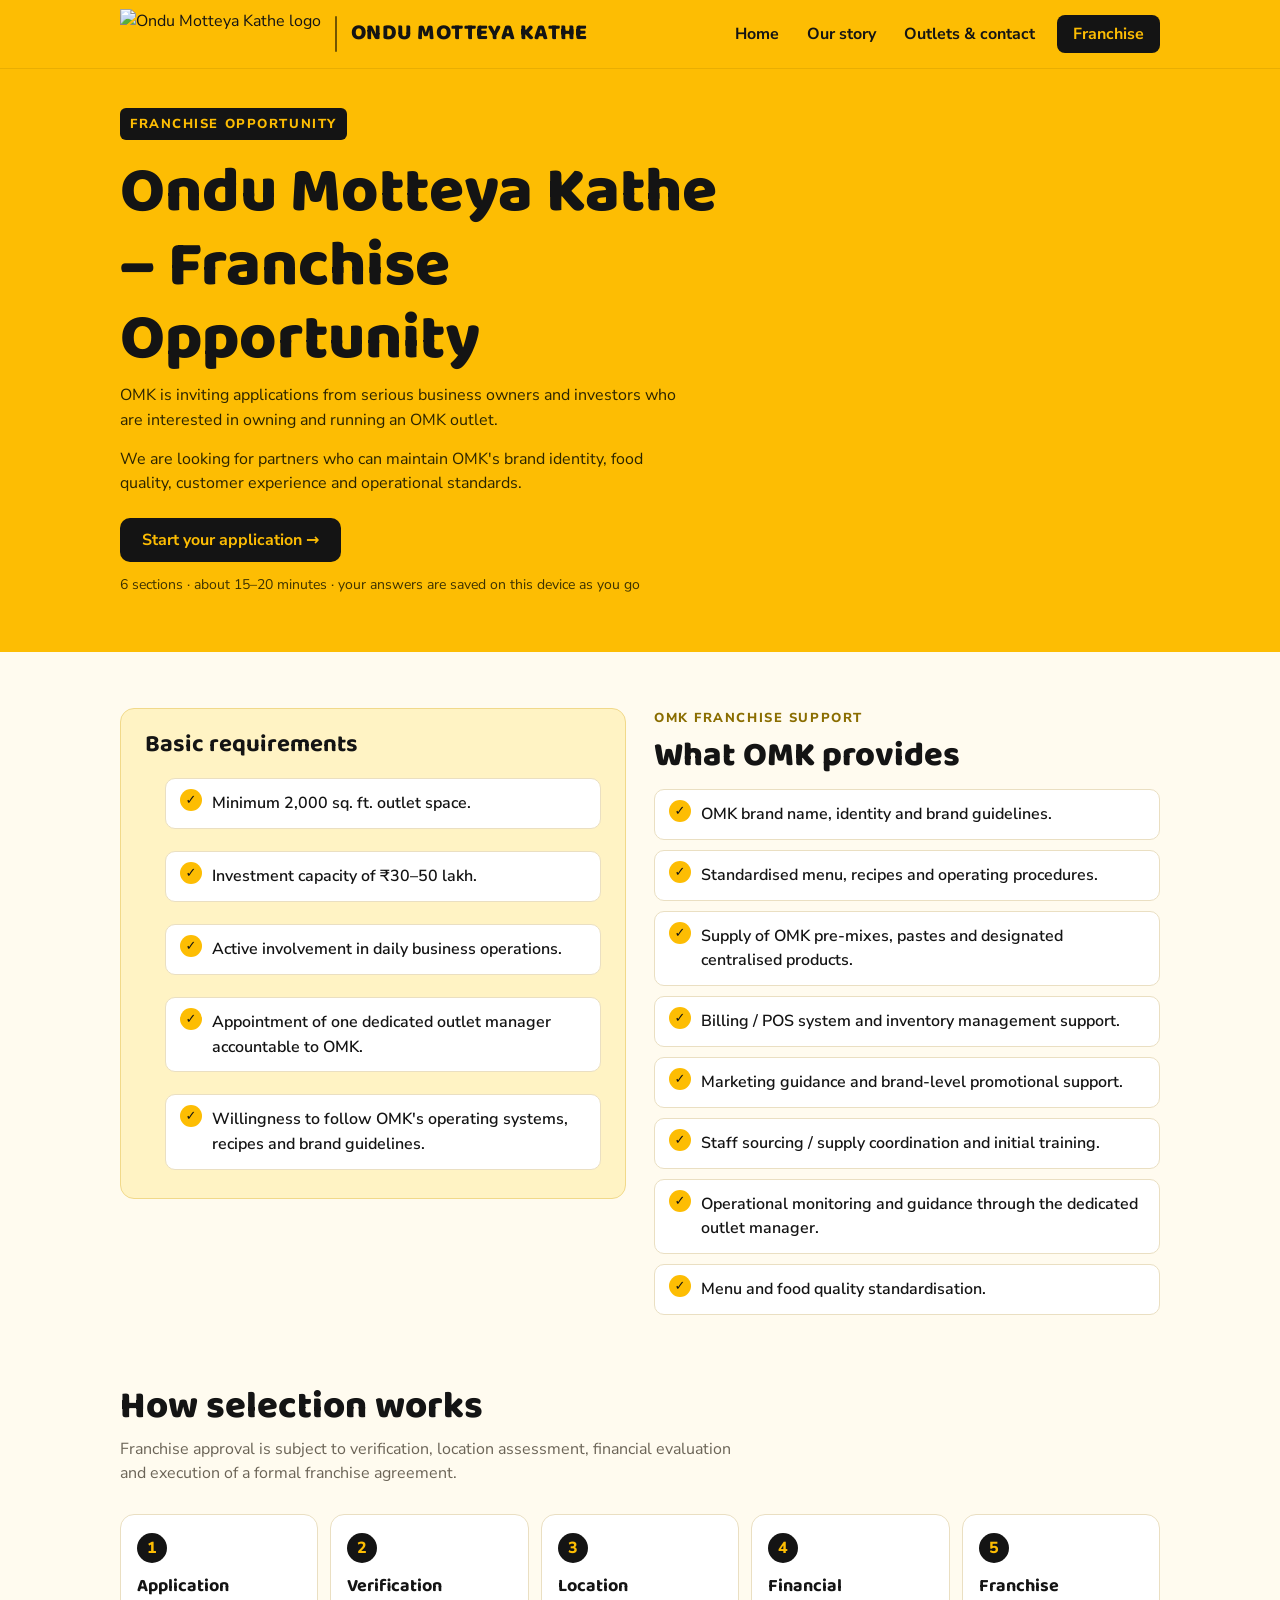
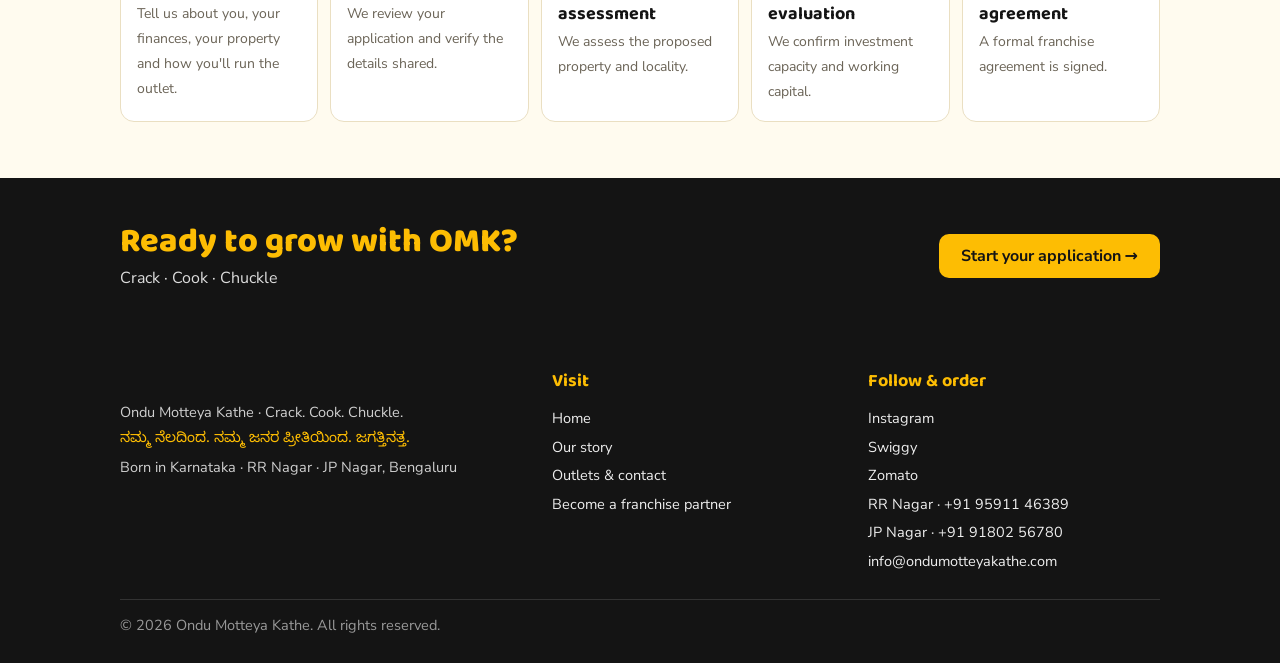
==== franchise.html @ 31c742a5 "Add files via upload" ====
<!doctype html>
<html lang="en">
<head>
<meta charset="utf-8">
<meta name="viewport" content="width=device-width, initial-scale=1">
<title>Franchise opportunity · Ondu Motteya Kathe</title>
<meta name="description" content="Apply to become an Ondu Motteya Kathe (OMK) franchise partner. Crack · Cook · Chuckle.">
<meta property="og:title" content="Become an OMK franchise partner">
<meta property="og:description" content="Building a business. Carrying forward a story. Apply to open an Ondu Motteya Kathe outlet.">
<meta property="og:image" content="icon.png">
<meta name="theme-color" content="#FDBD03">
<link rel="icon" href="icon.png">
<link rel="apple-touch-icon" href="icon.png">
<link rel="preconnect" href="https://fonts.googleapis.com">
<link rel="preconnect" href="https://fonts.gstatic.com" crossorigin>
<link href="https://fonts.googleapis.com/css2?family=Baloo+2:wght@600;700;800&family=Noto+Sans+Kannada:wght@500;700&family=Nunito+Sans:wght@400;600;700;800&display=swap" rel="stylesheet">
<link rel="stylesheet" href="style.css?v=7">
</head>
<body>
<header id="siteHeader" class="bar"></header>

<!-- ============ LANDING ============ -->
<main id="landing">
  <section class="hero">
    <div class="wrap">
      <div>
        <span class="kicker">Franchise opportunity</span>
        <h1>Ondu Motteya Kathe – Franchise Opportunity</h1>
        <p>OMK is inviting applications from serious business owners and investors who are interested in owning and running an OMK outlet.</p>
        <p>We are looking for partners who can maintain OMK's brand identity, food quality, customer experience and operational standards.</p>
        <div class="cta">
          <a class="btn btn-dark" href="#apply">Start your application →</a>
          <span class="small">6 sections · about 15–20 minutes · your answers are saved on this device as you go</span>
        </div>
      </div>
      <img class="logo" src="logo.png" alt="">
    </div>
  </section>

  <section class="sec">
    <div class="wrap two" style="align-items:start">
      <div class="note-box">
        <h3 style="font-size:24px">Basic requirements</h3>
        <ul class="ticks" style="margin-top:14px">
          <li>Minimum 2,000 sq. ft. outlet space.</li>
          <li>Investment capacity of ₹30–50 lakh.</li>
          <li>Active involvement in daily business operations.</li>
          <li>Appointment of one dedicated outlet manager accountable to OMK.</li>
          <li>Willingness to follow OMK's operating systems, recipes and brand guidelines.</li>
        </ul>
      </div>
      <div>
        <span class="eyebrow">OMK franchise support</span>
        <h2 style="font-size:clamp(26px,3.2vw,34px)">What OMK provides</h2>
        <ul class="ticks">
          <li>OMK brand name, identity and brand guidelines.</li>
          <li>Standardised menu, recipes and operating procedures.</li>
          <li>Supply of OMK pre-mixes, pastes and designated centralised products.</li>
          <li>Billing / POS system and inventory management support.</li>
          <li>Marketing guidance and brand-level promotional support.</li>
          <li>Staff sourcing / supply coordination and initial training.</li>
          <li>Operational monitoring and guidance through the dedicated outlet manager.</li>
          <li>Menu and food quality standardisation.</li>
        </ul>
      </div>
    </div>
  </section>

  <section class="sec" style="padding-top:0">
    <div class="wrap">
      <h2>How selection works</h2>
      <p class="lead">Franchise approval is subject to verification, location assessment, financial evaluation and execution of a formal franchise agreement.</p>
      <ol class="steps">
        <li><b>Application</b><span>Tell us about you, your finances, your property and how you'll run the outlet.</span></li>
        <li><b>Verification</b><span>We review your application and verify the details shared.</span></li>
        <li><b>Location assessment</b><span>We assess the proposed property and locality.</span></li>
        <li><b>Financial evaluation</b><span>We confirm investment capacity and working capital.</span></li>
        <li><b>Franchise agreement</b><span>A formal franchise agreement is signed.</span></li>
      </ol>
    </div>
  </section>

  <section class="band">
    <div class="wrap">
      <div><h2>Ready to grow with OMK?</h2><p>Crack · Cook · Chuckle</p></div>
      <a class="btn btn-y" href="#apply">Start your application →</a>
    </div>
  </section>
</main>

<!-- ============ FORM ============ -->
<main id="formView" class="hidden">
  <div class="formwrap">
    <form id="appForm" novalidate>
      <div class="progress" aria-hidden="true"><i id="prog"></i></div>
      <h1 class="f-title" id="secTitle"></h1>
      <p class="f-sub" id="secSub"></p>
      <div class="sectag" id="secTag"></div>
      <div id="fields"></div>
      <div class="hp" aria-hidden="true"><label>Leave this empty <input type="text" id="company_website" tabindex="-1" autocomplete="off"></label></div>
      <div id="formErr" class="alert hidden" role="alert"></div>
      <div class="nav">
        <button type="button" class="btn btn-line" id="backBtn">Back</button>
        <button type="submit" class="btn btn-y" id="nextBtn">Next</button>
        <span class="saved" id="saved"></span>
      </div>
    </form>
  </div>
</main>

<main id="doneView" class="hidden">
  <div class="done">
    <img src="logo.png" alt="">
    <h1>Thank you!</h1>
    <p>Your application has been received. The OMK team will review it and contact you on the mobile number or email you shared.</p>
    <p style="color:var(--muted)">Reference: <b id="refNo"></b></p>
    <a class="btn btn-dark" href="#" id="doneHome">Back to the franchise page</a> <a class="btn btn-line" href="index.html">OMK home</a>
  </div>
</main>

<footer id="siteFooter"></footer>
<script src="site.js"></script>
<script src="questions.js"></script>
<script>
(function () {
  const $ = (id) => document.getElementById(id);
  const S = OMK.SECTIONS, DRAFT = 'omk-franchise-draft-v2';
  let step = 0, started = Date.now(), A = {}, hadDraft = false;

  // ---- draft on this device ----
  try { const d = JSON.parse(localStorage.getItem(DRAFT) || 'null'); if (d && d.a) { A = d.a; hadDraft = true; step = Math.min(d.step || 0, S.length - 1); } } catch (e) {}
  let saveT;
  function saveDraft() {
    clearTimeout(saveT);
    saveT = setTimeout(() => { try { localStorage.setItem(DRAFT, JSON.stringify({ a: A, step })); $('saved').textContent = 'Saved on this device'; } catch (e) {} }, 400);
  }
  if (!A.sign_date) A.sign_date = new Date(Date.now() - new Date().getTimezoneOffset() * 6e4).toISOString().slice(0, 10);

  // ---- views ----
  function route() {
    const h = location.hash;
    $('landing').classList.toggle('hidden', h === '#apply' || h === '#done');
    $('formView').classList.toggle('hidden', h !== '#apply');
    $('doneView').classList.toggle('hidden', h !== '#done');
    if (h === '#apply') { renderStep(); }
    window.scrollTo(0, 0);
  }
  window.addEventListener('hashchange', route);
  $('doneHome').onclick = (e) => { e.preventDefault(); history.pushState('', '', location.pathname); route(); };

  // ---- fields ----
  const esc = (s) => String(s ?? '').replace(/[&<>"']/g, c => ({ '&': '&amp;', '<': '&lt;', '>': '&gt;', '"': '&quot;', "'": '&#39;' }[c]));
  function fieldHtml(f) {
    const req = f.req ? '<span class="req" aria-hidden="true">*</span>' : '';
    const help = f.help ? `<p class="help" id="h_${f.id}">${esc(f.help)}</p>` : '';
    const v = A[f.id];
    let input = '';
    if (f.type === 'long') {
      input = `<textarea id="f_${f.id}" rows="${f.rows || 5}" maxlength="4000" placeholder="Your answer" ${f.help ? `aria-describedby="h_${f.id}"` : ''}>${esc(v || '')}</textarea><div class="cnt" id="c_${f.id}"></div>`;
    } else if (f.type === 'radio' || f.type === 'check' || f.type === 'ack') {
      const t = f.type === 'radio' ? 'radio' : 'checkbox', sel = Array.isArray(v) ? v : (v ? [v] : []);
      input = `<div role="group" aria-labelledby="l_${f.id}">` + f.options.map((o, i) =>
        `<label class="opt"><input type="${t}" name="${f.id}" value="${esc(o)}" ${sel.includes(o) ? 'checked' : ''}><span>${esc(o)}</span></label>`).join('') + '</div>';
    } else if (f.type === 'photos') {
      input = `<label class="photo-add" for="f_${f.id}">📷 Add photos</label><input type="file" id="f_${f.id}" accept="image/*" multiple class="photo-input">
        <div class="thumbs" id="t_${f.id}"></div><div class="cnt pc" id="c_${f.id}"></div>`;
    } else if (f.type === 'select') {
      input = `<select id="f_${f.id}" class="sel"><option value="">Choose</option>${f.options.map(o => `<option ${v === o ? 'selected' : ''}>${esc(o)}</option>`).join('')}</select>`;
    } else {
      const type = f.type === 'tel' ? 'tel' : f.type === 'email' ? 'email' : f.type === 'date' ? 'date' : 'text';
      const mode = f.type === 'number' ? 'numeric' : f.type === 'tel' ? 'tel' : f.mode;
      input = `<input type="${type}" id="f_${f.id}" value="${esc(v || '')}" maxlength="300" placeholder="Your answer" ${f.auto ? `autocomplete="${f.auto}"` : ''} ${mode ? `inputmode="${mode}"` : ''}>`;
    }
    const lab = (f.type === 'radio' || f.type === 'check' || f.type === 'ack') ? `<span class="t" id="l_${f.id}">${esc(f.label)}${req}</span>` : `<label class="t" for="f_${f.id}" id="l_${f.id}">${esc(f.label)}${req}</label>`;
    return `<div class="q${shown(f) ? '' : ' hidden'}" id="q_${f.id}">${lab}${help}${input}<div class="emsg" id="e_${f.id}">This question is required.</div></div>`;
  }
  // A follow-up question (showIf) only appears — and is only required — when its answer matches
  const shown = (f) => !f.showIf || f.showIf.is.includes(A[f.showIf.id]);
  function read(f) {
    if (f.type === 'radio') { const x = document.querySelector(`input[name="${f.id}"]:checked`); return x ? x.value : ''; }
    if (f.type === 'check' || f.type === 'ack') return [...document.querySelectorAll(`input[name="${f.id}"]:checked`)].map(x => x.value);
    if (f.type === 'photos') { const n = (PH[f.id] || []).length; return n ? `${n} photo${n === 1 ? '' : 's'}` : ''; }
    const el = $('f_' + f.id); return el ? el.value.trim() : '';
  }
  // ---- property photos: shrunk on the phone (max 1600 px, JPEG) and sent with the application ----
  const PH = {};
  function shrink(file) {
    return new Promise((ok, fail) => {
      const img = new Image(), url = URL.createObjectURL(file);
      img.onload = () => { const k = Math.min(1, 1600 / Math.max(img.width, img.height));
        const c = document.createElement('canvas'); c.width = Math.round(img.width * k); c.height = Math.round(img.height * k);
        c.getContext('2d').drawImage(img, 0, 0, c.width, c.height); URL.revokeObjectURL(url); ok(c.toDataURL('image/jpeg', 0.8)); };
      img.onerror = () => { URL.revokeObjectURL(url); fail(new Error('not an image')); };
      img.src = url;
    });
  }
  function drawThumbs(f) {
    const list = PH[f.id] || [];
    $('t_' + f.id).innerHTML = list.map((p, i) => `<div class="thumb"><img src="${p}" alt="Photo ${i + 1}"><button type="button" data-i="${i}" aria-label="Remove photo ${i + 1}">✕</button></div>`).join('');
    $('c_' + f.id).textContent = list.length ? `${list.length} of ${f.max || 6} photos added` : '';
  }
  function photoField(f, after) {
    const inp = $('f_' + f.id); if (!inp) return;
    drawThumbs(f);
    inp.addEventListener('change', async (e) => {
      e.stopPropagation();
      const room = (f.max || 6) - (PH[f.id] || []).length;
      const files = [...inp.files].filter(x => /^image\//.test(x.type)).slice(0, Math.max(0, room));
      $('c_' + f.id).textContent = files.length ? 'Adding photos…' : `You can add up to ${f.max || 6} photos.`;
      for (const file of files) { try { (PH[f.id] ||= []).push(await shrink(file)); } catch (err) {} }
      inp.value = ''; drawThumbs(f); after();
    });
    $('t_' + f.id).addEventListener('click', (e) => {
      const b = e.target.closest('button[data-i]'); if (!b) return;
      PH[f.id].splice(Number(b.dataset.i), 1); drawThumbs(f); after();
    });
  }
  function renderStep() {
    const sec = S[step];
    $('secTitle').textContent = sec.title; $('secSub').textContent = sec.sub;
    $('secTag').textContent = `Section ${step + 1} of ${S.length} • ${sec.tag}`;
    $('prog').style.width = `${(step + 1) / S.length * 100}%`;
    $('fields').innerHTML = sec.fields.map(fieldHtml).join('');
    $('backBtn').textContent = 'Back';
    $('nextBtn').textContent = step === S.length - 1 ? 'Submit application' : 'Next';
    $('formErr').classList.add('hidden');
    sec.fields.forEach(f => {
      const upd = () => { A[f.id] = read(f); saveDraft(); const q = $('q_' + f.id); if (q.classList.contains('err')) check(f); if (f.type === 'long') count(f);
        sec.fields.forEach(g => { if (g.showIf && g.showIf.id === f.id) $('q_' + g.id).classList.toggle('hidden', !shown(g)); }); };
      if (f.type === 'photos') { photoField(f, upd); return; }
      $('q_' + f.id).addEventListener('input', upd); $('q_' + f.id).addEventListener('change', upd);
      if (f.type === 'long') count(f);
    });
  }
  function count(f) { const el = $('f_' + f.id), c = $('c_' + f.id); if (el && c) c.textContent = el.value.length > 3500 ? `${el.value.length} / 4000` : ''; }
  function check(f) {
    const v = read(f), q = $('q_' + f.id), e = $('e_' + f.id); let msg = '';
    if (!shown(f)) { q.classList.remove('err'); return true; }
    const empty = Array.isArray(v) ? v.length === 0 : !v;
    if (f.req && empty) msg = f.type === 'photos' ? 'Please add at least one photo of the property.' : 'This question is required.';
    if (!msg && f.type === 'ack' && v.length < f.options.length) msg = 'Please tick every statement to continue.';
    if (!msg && (f.id === 'mobile' || f.id === 'whatsapp') && v && v.replace(/\D/g, '').length < 10) msg = 'Please enter a valid 10-digit number.';
    if (!msg && f.type === 'number' && v && !/^\d{1,6}$/.test(v)) msg = 'Please enter a number (e.g. 0, 5, 25).';
    if (!msg && f.id === 'email' && v && !/^[^\s@]+@[^\s@]+\.[^\s@]+$/.test(v)) msg = 'Please enter a valid email address.';
    if (!msg && f.type === 'long' && f.req && v.length < 15) msg = 'Please write a little more (at least a sentence).';
    q.classList.toggle('err', !!msg); e.textContent = msg || 'This question is required.';
    return !msg;
  }

  $('backBtn').onclick = () => { if (step === 0) { history.pushState('', '', location.pathname); route(); return; } step--; saveDraft(); renderStep(); window.scrollTo(0, 0); };
  $('appForm').addEventListener('submit', async (e) => {
    e.preventDefault();
    const sec = S[step]; sec.fields.forEach(f => A[f.id] = read(f));
    const bad = sec.fields.filter(f => !check(f));
    if (bad.length) { const q = $('q_' + bad[0].id); q.scrollIntoView({ behavior: 'smooth', block: 'center' }); const i = q.querySelector('input,textarea,select'); i && i.focus({ preventScroll: true }); return; }
    if (step < S.length - 1) { step++; saveDraft(); renderStep(); window.scrollTo(0, 0); return; }
    await submit();
  });

  async function submit() {
    const btn = $('nextBtn'); btn.disabled = true; btn.textContent = 'Submitting…'; $('formErr').classList.add('hidden');
    const ref = 'OMK-' + Date.now().toString(36).toUpperCase().slice(-6);
    // Spam guard: bots fill the hidden field or finish in seconds — pretend it worked
    if ($('company_website').value || (!hadDraft && Date.now() - started < 45000)) { finish(ref); return; }
    const answers = {};
    S.forEach(s => s.fields.forEach(f => { answers[f.id] = A[f.id] ?? ''; }));
    answers._ref = ref;
    const rows = [['Reference', ref]];
    S.forEach(s => s.fields.forEach(f => { const v = shown(f) ? A[f.id] : ''; rows.push([f.label, Array.isArray(v) ? v.join(', ') : (v ?? '')]); }));
    try {
      if (!OMK.SHEET_URL || OMK.SHEET_URL.includes('PASTE')) throw new Error('Google Sheet link not set yet');
      // Apps Script doesn't allow reading the reply from another site, so we send and trust the network result
      // Same answers grouped by section, so the Sheet script can make a proper PDF of the application
      const sections = S.map(s => ({ title: s.title, items: s.fields.filter(shown).map(f => { const v = A[f.id];
        return [f.label, Array.isArray(v) ? v.join(f.type === 'ack' ? '\n' : ', ') : (v ?? ''), f.type]; }) }));
      await fetch(OMK.SHEET_URL, { method: 'POST', mode: 'no-cors', headers: { 'Content-Type': 'text/plain;charset=utf-8' }, body: JSON.stringify({ ref, rows, sections, hp: '',
        photos: S.flatMap(s => s.fields.filter(f => f.type === 'photos' && shown(f)).flatMap(f => (PH[f.id] || []).map(d => ({ field: f.label, type: 'image/jpeg', data: d.split(',')[1] })))) }) });
      finish(ref);
    } catch (err) {
      $('formErr').textContent = 'Sorry — your application could not be sent. Please check your internet connection and try again. Your answers are still saved on this device.';
      $('formErr').classList.remove('hidden'); btn.disabled = false; btn.textContent = 'Submit application';
      console.warn(err);
    }
  }
  function finish(ref) {
    try { localStorage.removeItem(DRAFT); } catch (e) {}
    A = {}; step = 0; $('refNo').textContent = ref; location.hash = '#done';
    $('nextBtn').disabled = false;
  }
  route();
})();
</script>
</body>
</html>
---- style.css ----
:root {
  --y: #FDBD03; --y2: #FFD54A; --y-soft: #FFF3C4; --ink: #141414; --ink2: #3a3a3a; --muted: #6b6457;
  --cream: #FFFBEF; --card: #ffffff; --line: #EADFC2; --red: #C62828; --ok: #2E7D32;
  --r: 14px; --shadow: 0 1px 2px rgba(60,45,0,.06), 0 6px 20px rgba(60,45,0,.06);
}
* { box-sizing: border-box; }
html { -webkit-text-size-adjust: 100%; }
body { margin: 0; background: var(--cream); color: var(--ink); font: 16px/1.55 "Nunito Sans", system-ui, -apple-system, "Segoe UI", Roboto, Arial, sans-serif; }
h1, h2, h3, .brand { font-family: "Baloo 2", "Nunito Sans", system-ui, sans-serif; line-height: 1.15; margin: 0; }
a { color: inherit; }
.hidden { display: none !important; }
.wrap { max-width: 1080px; margin: 0 auto; padding: 0 20px; }

/* Header bar */
.bar { background: var(--y); position: sticky; top: 0; z-index: 10; box-shadow: 0 1px 0 rgba(0,0,0,.08); }
.bar .wrap { display: flex; align-items: center; gap: 14px; height: 68px; }
.bar img { height: 50px; width: auto; display: block; }
.bar .div { width: 2px; height: 36px; background: rgba(0,0,0,.55); border-radius: 2px; }
.bar .brand { font-size: 22px; font-weight: 800; letter-spacing: .02em; }
.bar .sp { flex: 1; }
.btn { font: 700 16px/1 "Nunito Sans", system-ui, sans-serif; border: 0; border-radius: 10px; padding: 14px 22px; cursor: pointer; text-decoration: none; display: inline-flex; align-items: center; gap: 8px; }
.btn-dark { background: var(--ink); color: var(--y); }
.btn-dark:hover { background: #000; }
.btn-y { background: var(--y); color: var(--ink); }
.btn-y:hover { background: #f2b200; }
.btn-line { background: #fff; color: var(--ink); border: 1.5px solid #d9cfb5; }
.btn:disabled { opacity: .55; cursor: default; }
.btn:focus-visible, input:focus-visible, textarea:focus-visible { outline: 3px solid #1a1a1a; outline-offset: 2px; }

/* Landing */
.hero { background: var(--y); padding: 40px 0 56px; overflow: hidden; }
.hero .wrap { display: grid; grid-template-columns: 1.25fr .75fr; gap: 32px; align-items: center; }
.kicker { display: inline-block; font-weight: 800; font-size: 13px; letter-spacing: .12em; text-transform: uppercase; background: var(--ink); color: var(--y); padding: 6px 10px; border-radius: 6px; }
.hero h1 { font-size: clamp(38px, 6vw, 64px); font-weight: 800; margin: 16px 0 6px; }
.hero .tag { font-size: clamp(19px, 2.4vw, 24px); font-weight: 700; margin: 0 0 18px; }
.hero p { max-width: 560px; margin: 0 0 14px; color: #2b2400; }
.hero .cta { margin-top: 22px; display: flex; flex-wrap: wrap; gap: 12px; align-items: center; }
.hero .small { font-size: 14px; color: #3d3200; }
.hero .logo { width: 100%; max-width: 330px; justify-self: center; }
.sec { padding: 56px 0; }
.sec h2 { font-size: clamp(28px, 3.6vw, 38px); font-weight: 800; margin-bottom: 8px; }
.sec .lead { color: var(--muted); max-width: 640px; margin: 0 0 28px; }
.grid3 { display: grid; grid-template-columns: repeat(3, 1fr); gap: 16px; }
.tile { background: var(--card); border: 1px solid var(--line); border-radius: var(--r); padding: 22px; box-shadow: var(--shadow); }
.tile .ic { width: 42px; height: 42px; border-radius: 50%; background: var(--y); display: grid; place-items: center; font-family: "Baloo 2"; font-weight: 800; font-size: 20px; margin-bottom: 12px; }
.tile h3 { font-size: 21px; margin-bottom: 6px; }
.tile p { margin: 0; color: var(--ink2); }
.note-box { background: var(--y-soft); border: 1px solid #f1d98a; border-radius: var(--r); padding: 22px 24px; }
.note-box ul { margin: 10px 0 0; padding-left: 20px; }
.note-box li { margin: 6px 0; }
.steps { list-style: none; padding: 0; margin: 0; display: grid; grid-template-columns: repeat(5, 1fr); gap: 12px; counter-reset: s; }
.steps li { background: var(--card); border: 1px solid var(--line); border-radius: var(--r); padding: 18px 16px; counter-increment: s; }
.steps li::before { content: counter(s); display: grid; place-items: center; width: 30px; height: 30px; border-radius: 50%; background: var(--ink); color: var(--y); font-weight: 800; margin-bottom: 10px; }
.steps b { display: block; font-family: "Baloo 2"; font-size: 18px; }
.steps span { font-size: 14px; color: var(--muted); }
.band { background: var(--ink); color: #fff; padding: 44px 0; }
.band .wrap { display: flex; flex-wrap: wrap; align-items: center; justify-content: space-between; gap: 18px; }
.band h2 { color: var(--y); font-size: clamp(26px, 3.4vw, 34px); font-weight: 800; }
.band p { margin: 4px 0 0; color: #ddd; }
footer { padding: 22px 0 34px; color: var(--muted); font-size: 14px; text-align: center; }

/* Form */
.formwrap { max-width: 760px; margin: 0 auto; padding: 26px 16px 70px; }
.f-title { font-size: clamp(30px, 5vw, 40px); font-weight: 800; margin: 6px 0 4px; }
.f-sub { color: var(--ink2); margin: 0 0 16px; }
.progress { height: 6px; background: #efe4c4; border-radius: 6px; overflow: hidden; margin: 0 0 14px; }
.progress i { display: block; height: 100%; background: var(--ink); width: 0; transition: width .3s; }
.sectag { background: var(--y-soft); border: 1px solid #f1d98a; border-radius: 10px; padding: 11px 16px; font-weight: 700; margin-bottom: 14px; }
.q { background: var(--card); border: 1px solid var(--line); border-radius: var(--r); padding: 18px 20px 20px; margin-bottom: 12px; }
.q.err { border-color: var(--red); box-shadow: 0 0 0 1px var(--red) inset; }
.q label.t, .q .t { display: block; font-weight: 700; font-size: 16.5px; margin-bottom: 4px; }
.q .req { color: var(--red); margin-left: 3px; }
.q .help { color: var(--muted); font-size: 14.5px; margin: 0 0 10px; }
.q input[type=text], .q input[type=tel], .q input[type=email], .q input[type=date], .q textarea {
  width: 100%; font: inherit; color: var(--ink); background: transparent; border: 0; border-bottom: 1.5px solid #cfc6ae; padding: 8px 2px; border-radius: 0; }
.q textarea { min-height: 120px; resize: vertical; border: 1.5px solid #e2d8bd; border-radius: 10px; padding: 10px 12px; background: #fffdf6; }
.q input:focus, .q textarea:focus { border-color: var(--ink); outline: none; }
.q .opt { display: flex; gap: 12px; align-items: flex-start; padding: 8px 0; cursor: pointer; }
.q .opt input { width: 20px; height: 20px; margin: 2px 0 0; accent-color: #141414; flex: none; }
.q .cnt { font-size: 12.5px; color: #9a917c; text-align: right; margin-top: 4px; }
.q .emsg { color: var(--red); font-size: 14px; margin-top: 6px; display: none; }
.q.err .emsg { display: block; }
.nav { display: flex; gap: 12px; margin-top: 18px; align-items: center; flex-wrap: wrap; }
.nav .saved { color: var(--muted); font-size: 13.5px; margin-left: auto; }
.hp { position: absolute; left: -9999px; width: 1px; height: 1px; overflow: hidden; }
.done { text-align: center; padding: 50px 16px 80px; max-width: 620px; margin: 0 auto; }
.done img { width: 150px; }
.done h1 { font-size: 40px; font-weight: 800; margin: 14px 0 8px; }
.alert { background: #fdecea; color: #7f1d1d; border: 1px solid #f5c2c0; border-radius: 10px; padding: 12px 14px; margin-top: 14px; }

@media (max-width: 860px) {
  .hero .wrap { grid-template-columns: 1fr; }
  .hero .logo { max-width: 200px; order: -1; }
  .grid3 { grid-template-columns: 1fr; }
  .steps { grid-template-columns: 1fr 1fr; }
}
@media (max-width: 520px) {
  .wrap { padding: 0 16px; }
  .bar .wrap { height: 60px; gap: 10px; }
  .bar img { height: 42px; }
  .bar .brand { font-size: 17px; }
  .bar .btn { padding: 10px 12px; font-size: 14px; }
  .steps { grid-template-columns: 1fr; }
  .q { padding: 16px; }
  .nav .btn { flex: 1; justify-content: center; }
  .nav .saved { width: 100%; text-align: center; margin: 0; }
}

/* ---------- Site navigation & shared pieces ---------- */
.nav-links { display: flex; align-items: center; gap: 4px; margin-left: auto; }
.nav-links a { text-decoration: none; font-weight: 700; padding: 9px 12px; border-radius: 8px; }
.nav-links a:hover { background: rgba(0,0,0,.08); }
.nav-links a[aria-current="page"] { background: rgba(0,0,0,.12); }
.nav-links a.btn { margin-left: 6px; padding: 11px 16px; }
.nav-links a.btn:hover { background: #000; }
.menu-btn { display: none; margin-left: auto; background: var(--ink); color: var(--y); border: 0; border-radius: 8px; width: 44px; height: 40px; font-size: 20px; cursor: pointer; }
.ph { display: inline-block; background: #fff; border: 1.5px dashed #c9a400; color: #7a6200; border-radius: 6px; padding: 1px 7px; font-size: .92em; }
.ph-block { border: 2px dashed #d8bf6a; border-radius: var(--r); background: repeating-linear-gradient(135deg, #fffaf0, #fffaf0 10px, #fff3d0 10px, #fff3d0 20px); display: grid; place-items: center; text-align: center; color: #7a6200; font-weight: 700; padding: 20px; min-height: 200px; }
.page-hero { background: var(--y); padding: 46px 0 40px; }
.page-hero h1 { font-size: clamp(36px, 5.5vw, 56px); font-weight: 800; }
.page-hero p { max-width: 640px; margin: 10px 0 0; color: #2b2400; font-size: 18px; }
.two { display: grid; grid-template-columns: 1fr 1fr; gap: 28px; align-items: center; }
.prose p { margin: 0 0 14px; } .prose h2 { margin-bottom: 12px; }
.values { display: grid; grid-template-columns: repeat(4, 1fr); gap: 14px; }
.outlets { display: grid; grid-template-columns: repeat(auto-fill, minmax(280px, 1fr)); gap: 16px; }
.outlet h3 { font-size: 22px; margin-bottom: 6px; }
.outlet p { margin: 4px 0; color: var(--ink2); }
.outlet .acts { display: flex; flex-wrap: wrap; gap: 8px; margin-top: 12px; }
.outlet .acts .btn { padding: 10px 14px; font-size: 14px; }
.site-foot { background: var(--ink); color: #cfcfcf; padding: 34px 0 26px; font-size: 14.5px; text-align: left; }
.site-foot .wrap { display: grid; grid-template-columns: 1.4fr 1fr 1fr; gap: 24px; }
.site-foot img { height: 64px; filter: invert(78%) sepia(64%) saturate(1500%) hue-rotate(358deg) brightness(103%); }
.site-foot h4 { color: var(--y); font-family: "Baloo 2"; font-size: 18px; margin: 0 0 8px; }
.site-foot a { color: #eee; text-decoration: none; display: block; padding: 3px 0; }
.site-foot a:hover { color: var(--y); }
.site-foot .copy { grid-column: 1 / -1; border-top: 1px solid #333; padding-top: 14px; color: #999; }
@media (max-width: 860px) {
  .menu-btn { display: block; }
  .nav-links { display: none; position: absolute; top: 100%; left: 0; right: 0; background: var(--y); flex-direction: column; align-items: stretch; padding: 8px 16px 16px; box-shadow: 0 8px 16px rgba(0,0,0,.12); }
  .nav-links.open { display: flex; }
  .nav-links a { padding: 12px; }
  .nav-links a.btn { margin: 6px 0 0; justify-content: center; }
  .bar .wrap { position: relative; }
  .two, .values { grid-template-columns: 1fr; }
  .site-foot .wrap { grid-template-columns: 1fr; }
}
@media (min-width: 861px) and (max-width: 1060px) { .values { grid-template-columns: 1fr 1fr; } }

/* ---------- Story content ---------- */
.kn { font-family: "Noto Sans Kannada", "Baloo 2", sans-serif; }
.eyebrow { font-weight: 800; font-size: 13px; letter-spacing: .12em; text-transform: uppercase; color: #8a6d00; margin-bottom: 8px; display: block; }
.hero .stack { font-family: "Baloo 2"; font-weight: 700; font-size: clamp(18px, 2.2vw, 22px); line-height: 1.35; margin: 0 0 16px; }
.big-quote { font-family: "Baloo 2"; font-weight: 800; font-size: clamp(22px, 3vw, 30px); line-height: 1.25; margin: 18px 0 0; }
.kn-line { background: var(--ink); color: var(--y); border-radius: var(--r); padding: 22px 24px; margin-top: 20px; }
.kn-line .kn { font-size: clamp(20px, 2.6vw, 26px); font-weight: 700; display: block; line-height: 1.5; }
.kn-line span.en { color: #e8e2cc; display: block; margin-top: 4px; }
.ticks { list-style: none; padding: 0; margin: 14px 0; display: grid; gap: 10px; }
.ticks li { background: #fff; border: 1px solid var(--line); border-radius: 10px; padding: 12px 14px 12px 46px; position: relative; font-weight: 600; }
.ticks li::before { content: "✓"; position: absolute; left: 14px; top: 10px; width: 22px; height: 22px; border-radius: 50%; background: var(--y); display: grid; place-items: center; font-size: 13px; font-weight: 800; }
.alt { background: #fff7dc; }
.founder-quote { border-left: 5px solid var(--y); background: #fff; border-radius: 0 var(--r) var(--r) 0; padding: 18px 22px; margin: 18px 0 0; font-size: 18px; font-style: italic; }
.founder-quote cite { display: block; font-style: normal; font-weight: 800; margin-top: 10px; font-size: 15px; }
.cta-cards .tile { display: flex; flex-direction: column; }
.cta-cards .tile p { flex: 1; margin-bottom: 16px; }
.cta-cards .tile .btn { align-self: flex-start; }
.pills { display: flex; flex-wrap: wrap; gap: 8px; margin: 14px 0 0; }
.pills span { background: #fff; border: 1px solid var(--line); border-radius: 99px; padding: 6px 12px; font-weight: 700; font-size: 14px; }
.reverse > :first-child { order: 2; }
@media (max-width: 860px) { .reverse > :first-child { order: 0; } }

/* ---------- Photos ---------- */
.photo { width: 100%; height: auto; display: block; border-radius: var(--r); box-shadow: var(--shadow); background: #f3ead0; }
.photo.tall { aspect-ratio: 4 / 5; object-fit: cover; }
.photo.wide { aspect-ratio: 3 / 2; object-fit: cover; }
.scroller { display: grid; grid-template-columns: repeat(5, 1fr); gap: 14px; }
.scroller > * { scroll-snap-align: start; }
.scroller img { width: 100%; aspect-ratio: 4 / 5; object-fit: cover; border-radius: 12px; display: block; }
.menu-grid { display: grid; grid-template-columns: repeat(3, 1fr); gap: 14px; }
.menu-grid img { width: 100%; aspect-ratio: 4 / 5; object-fit: cover; border-radius: 12px; display: block; box-shadow: var(--shadow); }
.pets { display: grid; grid-template-columns: repeat(5, 1fr); gap: 12px; }
.pets figure { margin: 0; }
.pets img { width: 100%; aspect-ratio: 4 / 5; object-fit: cover; border-radius: 12px; display: block; box-shadow: var(--shadow); }
.pets figcaption { font-weight: 800; font-family: "Baloo 2"; font-size: 18px; margin-top: 6px; }
.pets figcaption span { display: block; font-family: "Nunito Sans"; font-weight: 600; font-size: 13.5px; color: var(--muted); }
.big-num { background: var(--y); border-radius: var(--r); padding: 34px 26px; text-align: center; box-shadow: var(--shadow); }
.big-num b { display: block; font-family: "Baloo 2"; font-weight: 800; font-size: clamp(64px, 9vw, 110px); line-height: 1; }
.big-num span { font-weight: 800; font-size: 18px; }
.big-num p { margin: 14px 0 0; color: #3d3200; }
@media (max-width: 1000px) { .menu-grid { grid-template-columns: 1fr 1fr 1fr; } .pets { grid-template-columns: repeat(3, 1fr); } }
@media (max-width: 860px) { .scroller { grid-template-columns: none; grid-auto-flow: column; grid-auto-columns: 42%; overflow-x: auto; scroll-snap-type: x mandatory; padding-bottom: 6px; scrollbar-width: none; } .scroller::-webkit-scrollbar { display: none; } }
@media (max-width: 560px) { .pets { grid-template-columns: 1fr 1fr; } .scroller { grid-auto-columns: 70%; } .menu-grid { grid-template-columns: none; grid-auto-flow: column; grid-auto-columns: 70%; overflow-x: auto; scroll-snap-type: x mandatory; scrollbar-width: none; } .menu-grid > * { scroll-snap-align: start; } }

/* ---------- Franchise form: dropdown ---------- */
.q select.sel { width: 100%; max-width: 360px; font: inherit; padding: 10px 12px; border: 1.5px solid #cfc6ae; border-radius: 10px; background: #fffdf6; color: var(--ink); }
.q select.sel:focus { border-color: var(--ink); outline: none; }
.nav-links a.btn[aria-current="page"] { background: var(--ink); color: var(--y); }

/* Property photo upload (franchise form) */
.q .photo-input { position: absolute; width: 1px; height: 1px; opacity: 0; }
.q .photo-add { display: inline-flex; align-items: center; gap: 8px; background: #141414; color: #FDBD03; font-weight: 800; border-radius: 12px; padding: 12px 16px; cursor: pointer; }
.q .thumbs { display: grid; grid-template-columns: repeat(3, 1fr); gap: 8px; margin-top: 12px; }
.q .thumbs:empty { display: none; }
.q .thumb { position: relative; aspect-ratio: 1; border-radius: 10px; overflow: hidden; background: #eee; }
.q .thumb img { width: 100%; height: 100%; object-fit: cover; display: block; }
.q .thumb button { position: absolute; top: 4px; right: 4px; width: 26px; height: 26px; border-radius: 50%; border: 0; background: rgba(0,0,0,.65); color: #fff; font-size: 13px; cursor: pointer; }
.q .cnt.pc { text-align: left; margin-top: 8px; }

/* We are hiring */
.hiring { padding-top: 8px; }
.hire-card { display: grid; grid-template-columns: 1.05fr 1fr; gap: 28px; align-items: center; background: var(--y); border: 3px solid var(--ink); border-radius: 28px; padding: 36px; box-shadow: 8px 8px 0 var(--ink); }
.hire-art { width: 100%; height: auto; display: block; border-radius: 22px; border: 3px solid var(--ink); background: #FFF3C4; }
.hire-tag { display: inline-block; background: var(--ink); color: var(--y); font-weight: 800; font-size: 12px; letter-spacing: .1em; text-transform: uppercase; padding: 6px 12px; border-radius: 12px; max-width: 100%; }
.hire-txt h2 { font-size: clamp(40px, 6vw, 64px); font-weight: 800; line-height: 1; margin: 14px 0 6px; }
.hire-sub { font-family: "Baloo 2", "Nunito Sans", system-ui, sans-serif; font-weight: 700; font-size: clamp(18px, 2.2vw, 22px); margin: 0 0 10px; }
.hire-txt > p { color: var(--ink); }
.hire-box { background: var(--card); border: 2px solid var(--ink); border-radius: var(--r); padding: 14px 18px; margin: 18px 0; display: grid; gap: 10px; }
.hire-box p { margin: 0; display: flex; flex-direction: column; gap: 2px; }
.hire-box span { font-weight: 800; font-size: 12px; letter-spacing: .1em; text-transform: uppercase; color: #8a6d00; }
.hire-box a { font-weight: 800; font-size: clamp(15px, 4.4vw, 21px); color: var(--ink); white-space: nowrap; }
.hire-card .btn-line { background: #fff; }
@media (max-width: 860px) {
  .hire-card { grid-template-columns: 1fr; padding: 20px; gap: 18px; box-shadow: 5px 5px 0 var(--ink); }
  .hire-art { order: -1; }
  .hire-tag { letter-spacing: .06em; font-size: 11px; }
  .hiring .wrap { padding-right: 22px; }
}
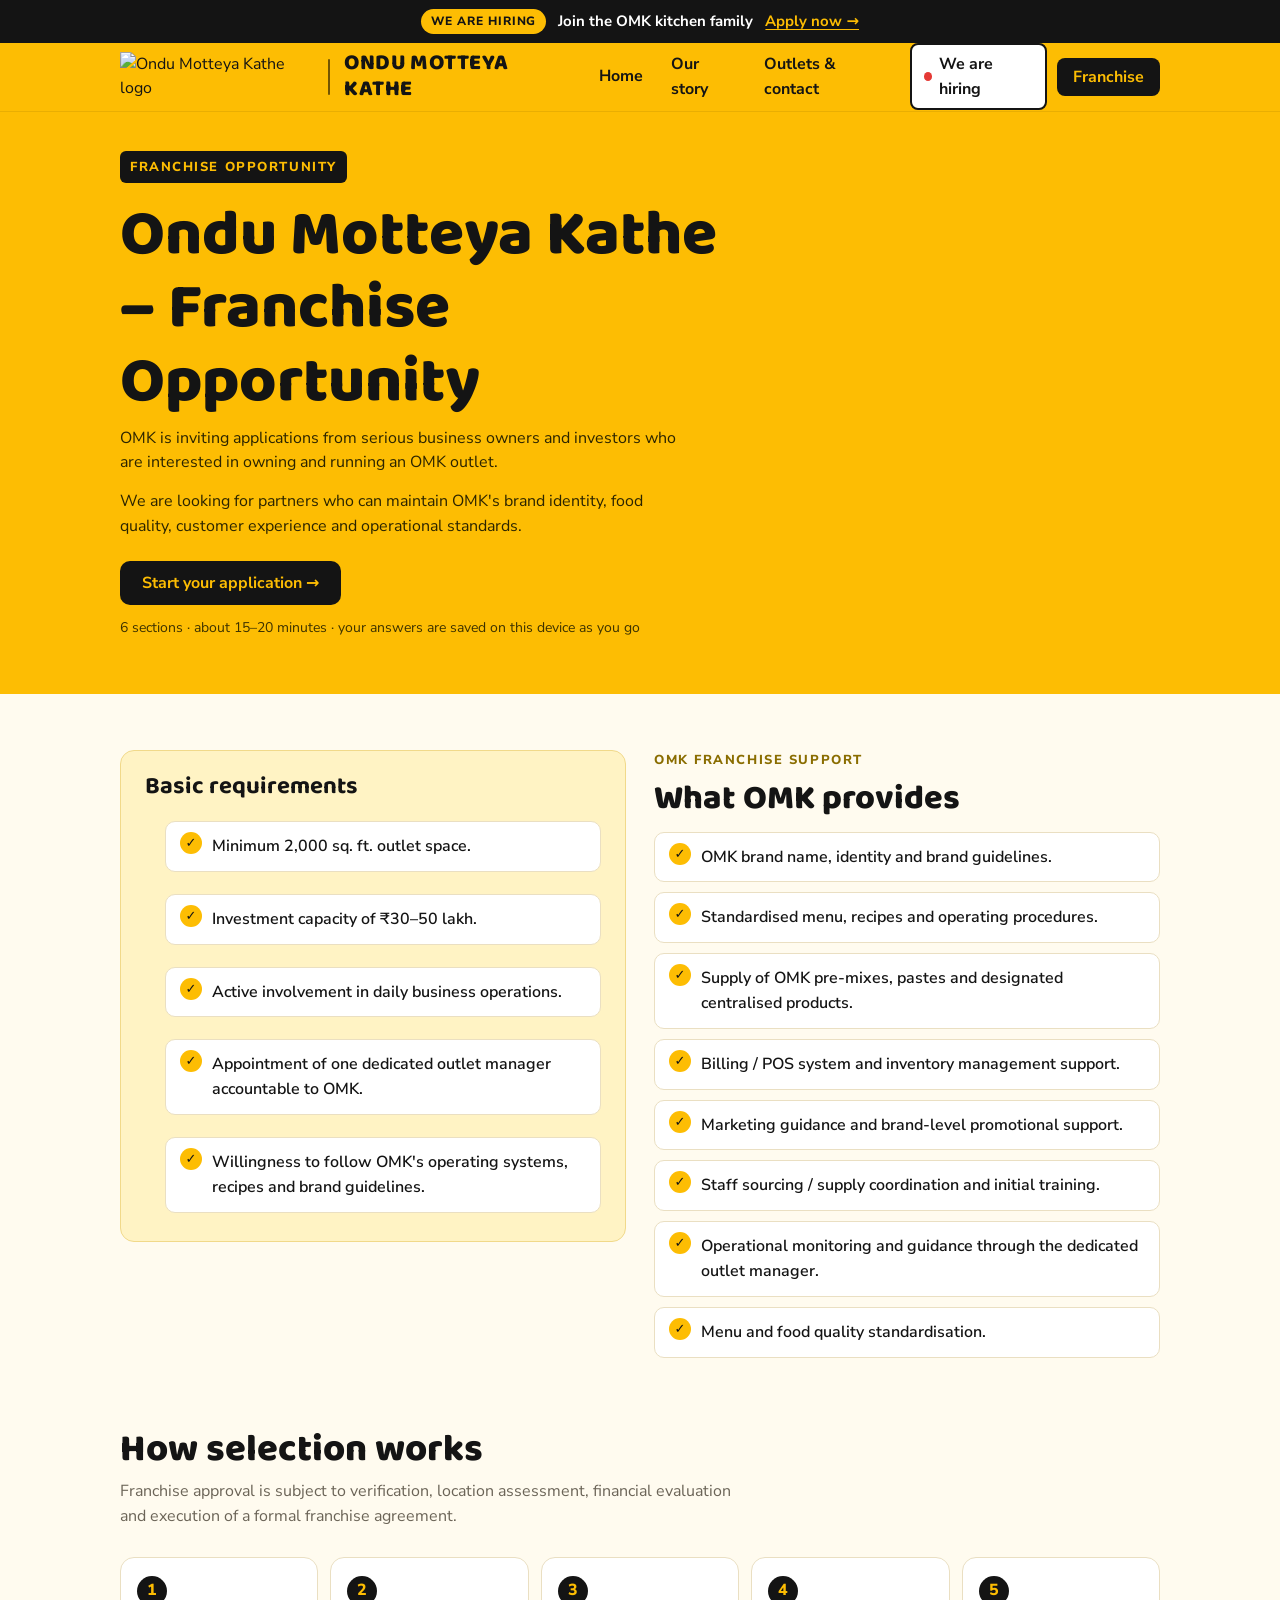
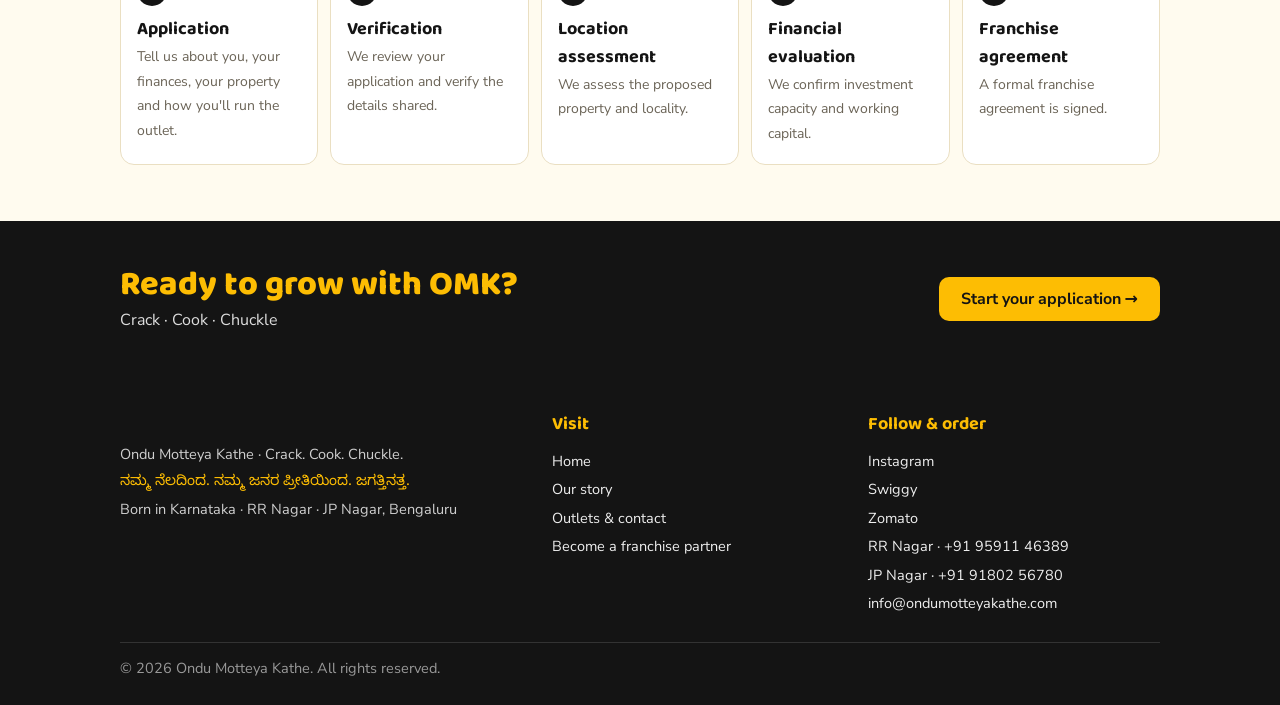
==== commit cc50b0fc: "Add files via upload" ====
--- a/franchise.html
+++ b/franchise.html
@@ -14,7 +14,7 @@
 <link rel="preconnect" href="https://fonts.googleapis.com">
 <link rel="preconnect" href="https://fonts.gstatic.com" crossorigin>
 <link href="https://fonts.googleapis.com/css2?family=Baloo+2:wght@600;700;800&family=Noto+Sans+Kannada:wght@500;700&family=Nunito+Sans:wght@400;600;700;800&display=swap" rel="stylesheet">
-<link rel="stylesheet" href="style.css?v=7">
+<link rel="stylesheet" href="style.css?v=8">
 </head>
 <body>
 <header id="siteHeader" class="bar"></header>
@@ -119,7 +119,7 @@
 </main>
 
 <footer id="siteFooter"></footer>
-<script src="site.js"></script>
+<script src="site.js?v=8"></script>
 <script src="questions.js"></script>
 <script>
 (function () {
--- a/style.css
+++ b/style.css
@@ -224,3 +224,18 @@
   .hire-tag { letter-spacing: .06em; font-size: 11px; }
   .hiring .wrap { padding-right: 22px; }
 }
+
+/* Hiring highlight: top strip + nav tab */
+.hire-strip { display: flex; align-items: center; justify-content: center; gap: 6px 12px; flex-wrap: wrap; background: var(--ink); color: #fff; text-decoration: none; padding: 9px 16px; font-weight: 700; font-size: 15px; text-align: center; }
+.hire-strip .hs-tag { background: var(--y); color: var(--ink); border-radius: 999px; padding: 3px 10px; font-weight: 800; font-size: 12px; letter-spacing: .08em; text-transform: uppercase; }
+.hire-strip .hs-go { color: var(--y); text-decoration: underline; text-underline-offset: 3px; white-space: nowrap; }
+.hire-strip:hover .hs-go { color: #fff; }
+.nav-links a.hire-nav { display: inline-flex; align-items: center; gap: 7px; background: #fff; border: 2px solid var(--ink); padding: 7px 12px; margin-left: 6px; }
+.nav-links a.hire-nav:hover { background: var(--y-soft); }
+.nav-links a.hire-nav[aria-current="page"] { background: var(--ink); color: var(--y); }
+.hire-nav .dot { width: 9px; height: 9px; border-radius: 50%; background: #E53935; box-shadow: 0 0 0 0 rgba(229,57,53,.6); animation: hirePulse 1.6s infinite; }
+@keyframes hirePulse { 0% { box-shadow: 0 0 0 0 rgba(229,57,53,.55); } 70% { box-shadow: 0 0 0 8px rgba(229,57,53,0); } 100% { box-shadow: 0 0 0 0 rgba(229,57,53,0); } }
+@media (prefers-reduced-motion: reduce) { .hire-nav .dot { animation: none; } }
+.hiring-page { padding-top: 32px; }
+.hire-txt h1 { font-size: clamp(40px, 6vw, 64px); font-weight: 800; line-height: 1; margin: 14px 0 6px; }
+@media (max-width: 860px) { .nav-links a.hire-nav { margin: 6px 0 0; justify-content: center; } .hire-strip { font-size: 14px; } .hire-strip .hs-txt { display: none; } }
